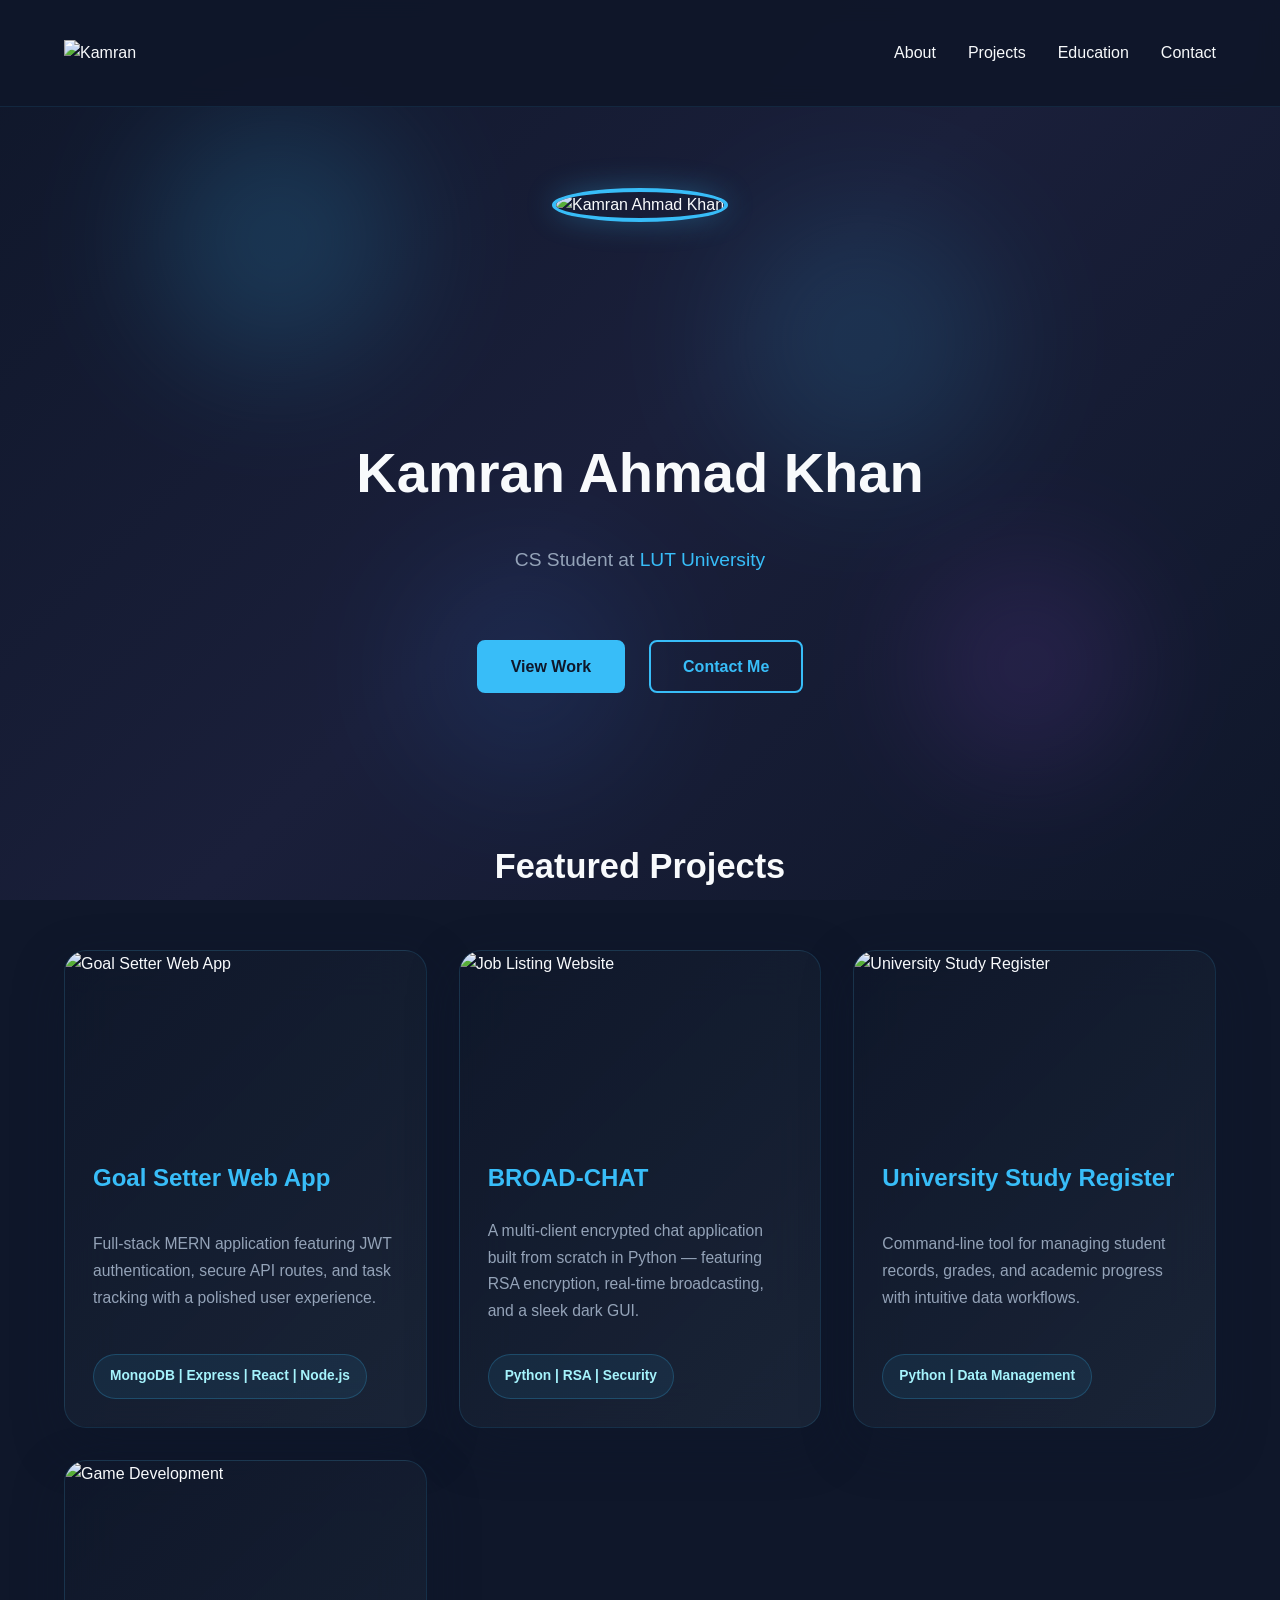
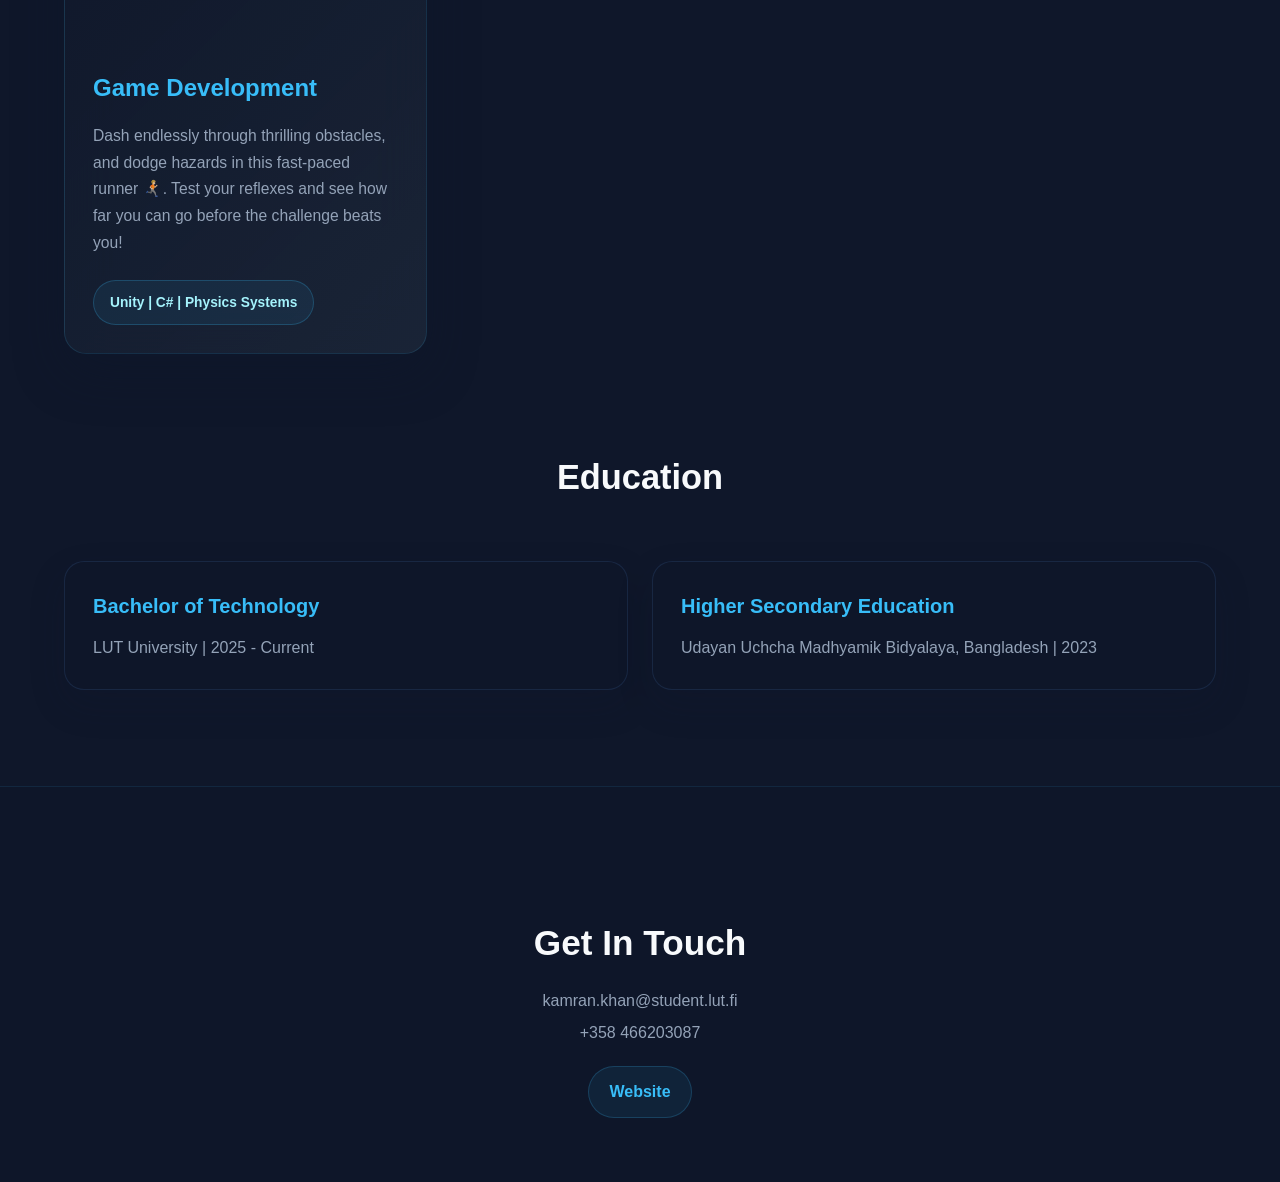
==== Portfolio/index.html @ b1db4fca "This is my portfolio website, showcasing all the project of mine" ====
<!doctype html>
<html lang="en">
  <head>
    <meta charset="UTF-8" />
    <meta name="viewport" content="width=device-width, initial-scale=1.0" />
    <title>Kamran Ahmad Khan | Portfolio</title>
    <link rel="stylesheet" href="style.css" />
    <script
      src="https://kit.fontawesome.com/your-fontawesome-kit.js"
      crossorigin="anonymous"
    ></script>
  </head>
  <body>
    <div class="animated-bg">
      <div class="orb orb-1"></div>
      <div class="orb orb-2"></div>
      <div class="orb orb-3"></div>
      <div class="orb orb-4"></div>
    </div>
    <nav>
      <div class="logo">
        <img src="https://i.ibb.co/MxDDWBf9/Logo.png" alt="Kamran" />
      </div>
      <ul class="nav-links">
        <li><a href="#about">About</a></li>
        <li><a href="#projects">Projects</a></li>
        <li><a href="#education">Education</a></li>
        <li><a href="#contact">Contact</a></li>
      </ul>
      <div class="hamburger">
        <span></span>
        <span></span>
        <span></span>
      </div>
    </nav>
    <div class="mobile-menu">
      <ul>
        <li><a href="#about">About</a></li>
        <li><a href="#projects">Projects</a></li>
        <li><a href="#education">Education</a></li>
        <li><a href="#contact">Contact</a></li>
      </ul>
    </div>

    <header class="hero">
      <div class="profile-container">
        <img
          src="https://i.ibb.co/cXh2JF6S/Profile.png"
          alt="Kamran Ahmad Khan"
          class="profile-pic"
        />
      </div>
      <h1>Kamran Ahmad Khan</h1>
      <p>CS Student at <span>LUT University</span></p>
      <div class="cta-buttons">
        <a href="#projects" class="btn">View Work</a>
        <a href="mailto:kamran.khan@student.lut.fi" class="btn secondary"
          >Contact Me</a
        >
      </div>
    </header>

    <section id="projects">
      <h2>Featured Projects</h2>
      <div class="project-grid">
        <div class="project-card">
          <div class="project-image">
            <img
              src="https://i.ibb.co/4LZd9cM/image.png"
              alt="Goal Setter Web App"
            />
          </div>
          <div class="project-content">
            <h3>Goal Setter Web App</h3>
            <p>
              Full-stack MERN application featuring JWT authentication, secure
              API routes, and task tracking with a polished user experience.
            </p>
            <span class="tech-stack">MongoDB | Express | React | Node.js</span>
          </div>
        </div>
        <div class="project-card">
          <div class="project-image">
            <img
              src="https://i.ibb.co/hRGqQ8nb/image.png"
              alt="Job Listing Website"
            />
          </div>
          <div class="project-content">
            <h3>BROAD-CHAT</h3>
            <p>
              A multi-client encrypted chat application built from scratch in
              Python — featuring RSA encryption, real-time broadcasting, and a
              sleek dark GUI.
            </p>
            <span class="tech-stack">Python | RSA | Security</span>
          </div>
        </div>
        <div class="project-card">
          <div class="project-image">
            <img
              src="https://i.ibb.co/rGYtcm0W/image.png"
              alt="University Study Register"
            />
          </div>
          <div class="project-content">
            <h3>University Study Register</h3>
            <p>
              Command-line tool for managing student records, grades, and
              academic progress with intuitive data workflows.
            </p>
            <span class="tech-stack">Python | Data Management</span>
          </div>
        </div>
        <div class="project-card">
          <div class="project-image">
            <img
              src="https://i.ibb.co/whzVDQFN/image.png"
              alt="Game Development"
            />
          </div>
          <div class="project-content">
            <h3>Game Development</h3>
            <p>
              Dash endlessly through thrilling obstacles, and dodge hazards in
              this fast-paced runner 🏃🏼‍➡️. Test your reflexes and see how far you
              can go before the challenge beats you!
            </p>
            <span class="tech-stack">Unity | C# | Physics Systems</span>
          </div>
        </div>
      </div>
    </section>

    <section id="education">
      <h2>Education</h2>
      <div class="education-grid">
        <div class="edu-item">
          <h4>Bachelor of Technology</h4>
          <p>LUT University | 2025 - Current</p>
        </div>
        <div class="edu-item">
          <h4>Higher Secondary Education</h4>
          <p>Udayan Uchcha Madhyamik Bidyalaya, Bangladesh | 2023</p>
        </div>
      </div>
    </section>

    <footer id="contact">
      <h2>Get In Touch</h2>
      <p>kamran.khan@student.lut.fi</p>
      <p>+358 466203087</p>
      <div class="socials">
        <a href="http://www.kamrankhan.com">Website</a>
      </div>
    </footer>

    <script src="script.js"></script>
  </body>
</html>
---- Portfolio/style.css ----
:root {
  --bg-color: #0f172a;
  --card-bg: #1e293b;
  --text-primary: #f8fafc;
  --accent: #38bdf8;
  --text-secondary: #94a3b8;
}

body {
  margin: 0;
  font-family: "Inter", sans-serif;
  background-color: var(--bg-color);
  color: var(--text-primary);
  line-height: 1.6;
  overflow-x: hidden;
  position: relative;
}

/* Animated Background */
.animated-bg {
  position: fixed;
  top: 0;
  left: 0;
  width: 100%;
  height: 100%;
  background: linear-gradient(135deg, #0f172a 0%, #1a1f3a 50%, #0f172a 100%);
  pointer-events: none;
  z-index: 0;
  overflow: hidden;
}

.orb {
  position: absolute;
  border-radius: 50%;
  filter: blur(60px);
  opacity: 0.3;
  animation: float 15s infinite ease-in-out;
}

.orb-1 {
  width: 300px;
  height: 300px;
  background: radial-gradient(circle, rgba(56, 189, 248, 0.8), transparent);
  top: 10%;
  left: 10%;
  animation: float1 20s infinite ease-in-out;
}

.orb-2 {
  width: 250px;
  height: 250px;
  background: radial-gradient(circle, rgba(168, 85, 247, 0.6), transparent);
  top: 60%;
  right: 10%;
  animation: float2 25s infinite ease-in-out;
}

.orb-3 {
  width: 280px;
  height: 280px;
  background: radial-gradient(circle, rgba(59, 130, 246, 0.5), transparent);
  bottom: 10%;
  left: 30%;
  animation: float3 22s infinite ease-in-out;
}

.orb-4 {
  width: 320px;
  height: 320px;
  background: radial-gradient(circle, rgba(56, 189, 248, 0.6), transparent);
  top: 20%;
  right: 20%;
  animation: float4 28s infinite ease-in-out;
}

@keyframes float1 {
  0%,
  100% {
    transform: translate(0, 0);
  }
  25% {
    transform: translate(30px, -50px);
  }
  50% {
    transform: translate(-20px, 30px);
  }
  75% {
    transform: translate(50px, 20px);
  }
}

@keyframes float2 {
  0%,
  100% {
    transform: translate(0, 0);
  }
  25% {
    transform: translate(-40px, 30px);
  }
  50% {
    transform: translate(30px, -40px);
  }
  75% {
    transform: translate(-50px, -20px);
  }
}

@keyframes float3 {
  0%,
  100% {
    transform: translate(0, 0);
  }
  25% {
    transform: translate(50px, 40px);
  }
  50% {
    transform: translate(-30px, -30px);
  }
  75% {
    transform: translate(40px, -50px);
  }
}

@keyframes float4 {
  0%,
  100% {
    transform: translate(0, 0);
  }
  25% {
    transform: translate(-50px, -40px);
  }
  50% {
    transform: translate(40px, 30px);
  }
  75% {
    transform: translate(-30px, 50px);
  }
}
.logo img {
  width: 25%;
}
nav {
  display: flex;
  justify-content: space-between;
  align-items: center;
  padding: 1.5rem 5%;
  position: sticky;
  top: 0;
  background: rgba(15, 23, 42, 0.95);
  backdrop-filter: blur(10px);
  z-index: 100;
  border-bottom: 1px solid rgba(56, 189, 248, 0.1);
}

.hamburger {
  display: none;
  flex-direction: column;
  cursor: pointer;
  gap: 6px;
  z-index: 101;
  position: relative;
  padding: 8px;
  border-radius: 8px;
  transition: all 0.3s ease;
}

.hamburger:hover {
  background: rgba(56, 189, 248, 0.1);
}

.hamburger span {
  width: 25px;
  height: 3px;
  background: linear-gradient(90deg, var(--accent), var(--text-primary));
  border-radius: 3px;
  transition: all 0.4s cubic-bezier(0.68, -0.55, 0.265, 1.55);
  box-shadow: 0 0 8px rgba(56, 189, 248, 0.4);
}

.hamburger span:nth-child(2) {
  width: 20px;
}

.hamburger.active span:nth-child(1) {
  transform: rotate(45deg) translate(10px, 10px) scaleX(1.1);
  box-shadow: 0 0 15px rgba(56, 189, 248, 0.8);
}

.hamburger.active span:nth-child(2) {
  opacity: 0;
  transform: scaleX(0);
}

.hamburger.active span:nth-child(3) {
  transform: rotate(-45deg) translate(7px, -7px) scaleX(1.1);
  box-shadow: 0 0 15px rgba(56, 189, 248, 0.8);
}

.mobile-menu {
  display: none;
  position: fixed;
  top: 70px;
  left: 0;
  right: 0;
  background: linear-gradient(
    135deg,
    rgba(15, 23, 42, 0.98),
    rgba(26, 40, 71, 0.96)
  );
  backdrop-filter: blur(10px);
  z-index: 99;
  flex-direction: column;
  padding: 2rem;
  gap: 1rem;
  border-top: 2px solid rgba(56, 189, 248, 0.3);
  max-height: 0;
  overflow: hidden;
  transition: max-height 0.4s cubic-bezier(0.4, 0, 0.2, 1);
}

.mobile-menu.active {
  display: flex;
  max-height: 500px;
  animation: slide-down 0.5s cubic-bezier(0.34, 1.56, 0.64, 1);
}

@keyframes slide-down {
  from {
    opacity: 0;
    transform: translateY(-20px);
  }
  to {
    opacity: 1;
    transform: translateY(0);
  }
}

.mobile-menu ul {
  list-style: none;
  padding: 0;
  margin: 0;
  display: flex;
  flex-direction: column;
  gap: 1.5rem;
  width: 100%;
}

.mobile-menu li {
  opacity: 0;
}

.mobile-menu.active li {
  animation: slide-in-left 0.5s cubic-bezier(0.34, 1.56, 0.64, 1) forwards;
}

.mobile-menu.active li:nth-child(1) {
  animation-delay: 0.05s;
}

.mobile-menu.active li:nth-child(2) {
  animation-delay: 0.1s;
}

.mobile-menu.active li:nth-child(3) {
  animation-delay: 0.15s;
}

.mobile-menu.active li:nth-child(4) {
  animation-delay: 0.2s;
}

@keyframes slide-in-left {
  from {
    opacity: 0;
    transform: translateX(-30px);
    filter: blur(10px);
  }
  to {
    opacity: 1;
    transform: translateX(0);
    filter: blur(0);
  }
}

.mobile-menu a {
  text-decoration: none;
  color: var(--text-primary);
  font-weight: 500;
  transition: all 0.3s cubic-bezier(0.34, 1.56, 0.64, 1);
  padding: 0.75rem 1rem;
  border-radius: 6px;
  display: block;
  position: relative;
  overflow: hidden;
}

.mobile-menu a::before {
  content: "";
  position: absolute;
  top: 0;
  left: -100%;
  width: 100%;
  height: 100%;
  background: rgba(56, 189, 248, 0.15);
  border-radius: 6px;
  transition: left 0.3s ease;
  z-index: -1;
}

.mobile-menu a:hover::before {
  left: 0;
}

.mobile-menu a:hover {
  color: var(--accent);
  transform: translateX(10px);
  box-shadow: 0 4px 12px rgba(56, 189, 248, 0.2);
}

.nav-links {
  display: flex;
  list-style: none;
  gap: 2rem;
}

.nav-links a {
  text-decoration: none;
  color: var(--text-primary);
  font-weight: 500;
}

.hero {
  height: auto;
  padding: 4rem 2rem;
  display: flex;
  flex-direction: column;
  justify-content: center;
  align-items: center;
  text-align: center;
  min-height: 60vh;
  position: relative;
  z-index: 10;
}

.profile-container {
  margin-bottom: 2rem;
  width: 100%;
  max-width: 200px;
  aspect-ratio: 1 / 1;
}

.profile-pic {
  width: 100%;
  height: 100%;
  border-radius: 50%;
  object-fit: cover;
  border: 4px solid var(--accent);
  box-shadow: 0 0 30px rgba(56, 189, 248, 0.3);
  transition:
    transform 0.3s ease,
    box-shadow 0.3s ease;
  animation: glow-pulse 3s ease-in-out infinite;
}

.profile-pic:hover {
  transform: scale(1.05);
  box-shadow: 0 0 60px rgba(56, 189, 248, 0.6);
  animation: none;
}

@keyframes glow-pulse {
  0%,
  100% {
    box-shadow: 0 0 30px rgba(56, 189, 248, 0.3);
  }
  50% {
    box-shadow: 0 0 50px rgba(56, 189, 248, 0.5);
  }
}

.hero h1 {
  font-size: 3.5rem;
  margin-bottom: 0.5rem;
  margin-top: 0.5rem;
}

@media (max-width: 768px) {
  .hamburger {
    display: flex;
  }

  .nav-links {
    display: none;
  }

  .profile-container {
    max-width: 160px;
    margin-bottom: 1.5rem;
  }

  .hero h1 {
    font-size: 2.5rem;
  }

  .hero {
    height: auto;
    padding: 3rem 1rem;
    min-height: auto;
    z-index: 1;
  }
}

@media (max-width: 480px) {
  .profile-container {
    max-width: 130px;
    margin-bottom: 1rem;
  }

  .hero h1 {
    font-size: 1.8rem;
  }

  .hero {
    padding: 2rem 1rem;
  }

  .hero p {
    font-size: 0.95rem;
  }
}
.hero span {
  color: var(--accent);
}

.project-grid {
  display: grid;
  grid-template-columns: repeat(auto-fit, minmax(300px, 1fr));
  gap: 2rem;
  padding: 2rem 5%;
  position: relative;
  z-index: 10;
  max-width: 1400px;
  margin: 0 auto;
}

.project-card {
  background: linear-gradient(
    135deg,
    rgba(15, 23, 42, 0.88),
    rgba(30, 41, 59, 0.75)
  );
  backdrop-filter: blur(24px);
  border: 1px solid rgba(56, 189, 248, 0.14);
  box-shadow: 0 18px 50px rgba(15, 23, 42, 0.35);
  border-radius: 22px;
  overflow: hidden;
  transition:
    transform 0.35s ease,
    border-color 0.35s ease,
    box-shadow 0.35s ease;
  display: flex;
  flex-direction: column;
}

.project-card:hover {
  transform: translateY(-10px);
  border-color: rgba(56, 189, 248, 0.35);
  box-shadow: 0 25px 60px rgba(56, 189, 248, 0.14);
}

.project-image {
  position: relative;
  overflow: hidden;
  min-height: 180px;
}

.project-image img {
  width: 100%;
  height: 100%;
  object-fit: cover;
  display: block;
  transition: transform 0.5s ease;
}

.project-card:hover .project-image img {
  transform: scale(1.05);
}

.project-content {
  padding: 1.75rem;
  display: flex;
  flex-direction: column;
  justify-content: space-between;
  min-height: 240px;
}

.project-card h3 {
  font-size: 1.5rem;
  margin: 0 0 1rem 0;
  color: var(--accent);
  font-weight: 700;
}

.project-card p {
  color: var(--text-secondary);
  font-size: 0.98rem;
  line-height: 1.7;
  margin: 0 0 1.5rem 0;
}

.tech-stack {
  font-size: 0.86rem;
  color: #a5f3fc;
  background: rgba(56, 189, 248, 0.08);
  border: 1px solid rgba(56, 189, 248, 0.22);
  padding: 0.65rem 1rem;
  border-radius: 999px;
  display: inline-flex;
  align-items: center;
  justify-content: center;
  width: fit-content;
  font-weight: 600;
}

.education-grid {
  display: grid;
  grid-template-columns: repeat(auto-fit, minmax(280px, 1fr));
  gap: 1.5rem;
  padding: 2rem 5%;
  max-width: 1200px;
  margin: 0 auto 4rem;
}

.edu-item {
  background: rgba(15, 23, 42, 0.92);
  border: 1px solid rgba(96, 165, 250, 0.12);
  border-radius: 20px;
  padding: 1.75rem;
  box-shadow: 0 15px 35px rgba(15, 23, 42, 0.18);
  transition:
    transform 0.3s ease,
    border-color 0.3s ease;
}

.edu-item:hover {
  transform: translateY(-6px);
  border-color: rgba(96, 165, 250, 0.28);
}

.edu-item h4 {
  margin: 0 0 0.75rem;
  color: var(--accent);
  font-size: 1.25rem;
}

.edu-item p {
  margin: 0;
  color: var(--text-secondary);
  line-height: 1.7;
}

section h2 {
  text-align: center;
  font-size: 2.15rem;
  margin: 4rem auto 1.5rem;
  color: var(--text-primary);
}

section {
  position: relative;
  z-index: 10;
}

@media (max-width: 1024px) {
  .project-grid,
  .education-grid {
    padding: 2rem 4%;
  }
}

@media (max-width: 768px) {
  .project-grid,
  .education-grid {
    padding: 2rem 3%;
  }

  .project-card {
    min-height: auto;
  }

  .project-content {
    min-height: auto;
  }
}

@media (max-width: 560px) {
  nav {
    padding: 1rem 1rem;
  }
  .logo img {
    width: 15%;
  }

  .project-card {
    border-radius: 18px;
  }

  .project-content {
    padding: 1.4rem;
  }

  .project-card h3 {
    font-size: 1.3rem;
  }

  .project-card p {
    font-size: 0.92rem;
  }

  .education-grid {
    grid-template-columns: 1fr;
    padding: 1.5rem 1rem;
  }

  .project-grid {
    gap: 1.2rem;
    padding: 1.5rem 1rem;
  }

  footer {
    padding: 3rem 1.5rem;
  }

  footer h2 {
    font-size: 1.9rem;
  }

  footer p {
    font-size: 0.95rem;
  }

  .socials a {
    width: 70%;
    padding: 0.9rem 1rem;
  }
}

h2 {
  text-align: center;
  margin-top: 4rem;
  position: relative;
  z-index: 10;
}

section {
  position: relative;
  z-index: 10;
}

footer {
  position: relative;
  z-index: 10;
  background: rgba(15, 23, 42, 0.95);
  backdrop-filter: blur(10px);
  border-top: 1px solid rgba(56, 189, 248, 0.1);
  padding: 4rem 5%;
  text-align: center;
}

footer h2 {
  margin-bottom: 1rem;
  font-size: 2.2rem;
}

footer p {
  margin: 0.45rem 0;
  color: var(--text-secondary);
  font-size: 1rem;
}

.socials {
  margin-top: 1.25rem;
}

.socials a {
  display: inline-flex;
  align-items: center;
  justify-content: center;
  color: var(--accent);
  text-decoration: none;
  font-weight: 600;
  border: 1px solid rgba(56, 189, 248, 0.2);
  background: rgba(56, 189, 248, 0.08);
  padding: 0.75rem 1.25rem;
  border-radius: 999px;
  transition:
    transform 0.3s ease,
    background 0.3s ease;
}

.socials a:hover {
  transform: translateY(-2px);
  background: rgba(56, 189, 248, 0.14);
}

/* CTA Buttons */
.cta-buttons {
  display: flex;
  gap: 1.5rem;
  margin-top: 2rem;
  justify-content: center;
  flex-wrap: wrap;
  position: relative;
  z-index: 10;
}

.btn {
  padding: 12px 32px;
  border-radius: 8px;
  text-decoration: none;
  font-weight: 600;
  transition: all 0.3s ease;
  border: 2px solid var(--accent);
  cursor: pointer;
  font-size: 1rem;
  display: inline-block;
}

.btn {
  background: var(--accent);
  color: var(--bg-color);
}

.btn:hover {
  transform: translateY(-3px);
  box-shadow: 0 10px 30px rgba(56, 189, 248, 0.4);
  background: #60d5ff;
}

.btn.secondary {
  background: transparent;
  color: var(--accent);
}

.btn.secondary:hover {
  background: rgba(56, 189, 248, 0.1);
  box-shadow: 0 10px 30px rgba(56, 189, 248, 0.2);
}

/* Hero text styling */
.hero p {
  font-size: 1.2rem;
  color: var(--text-secondary);
  margin-bottom: 2rem;
  position: relative;
  z-index: 10;
}
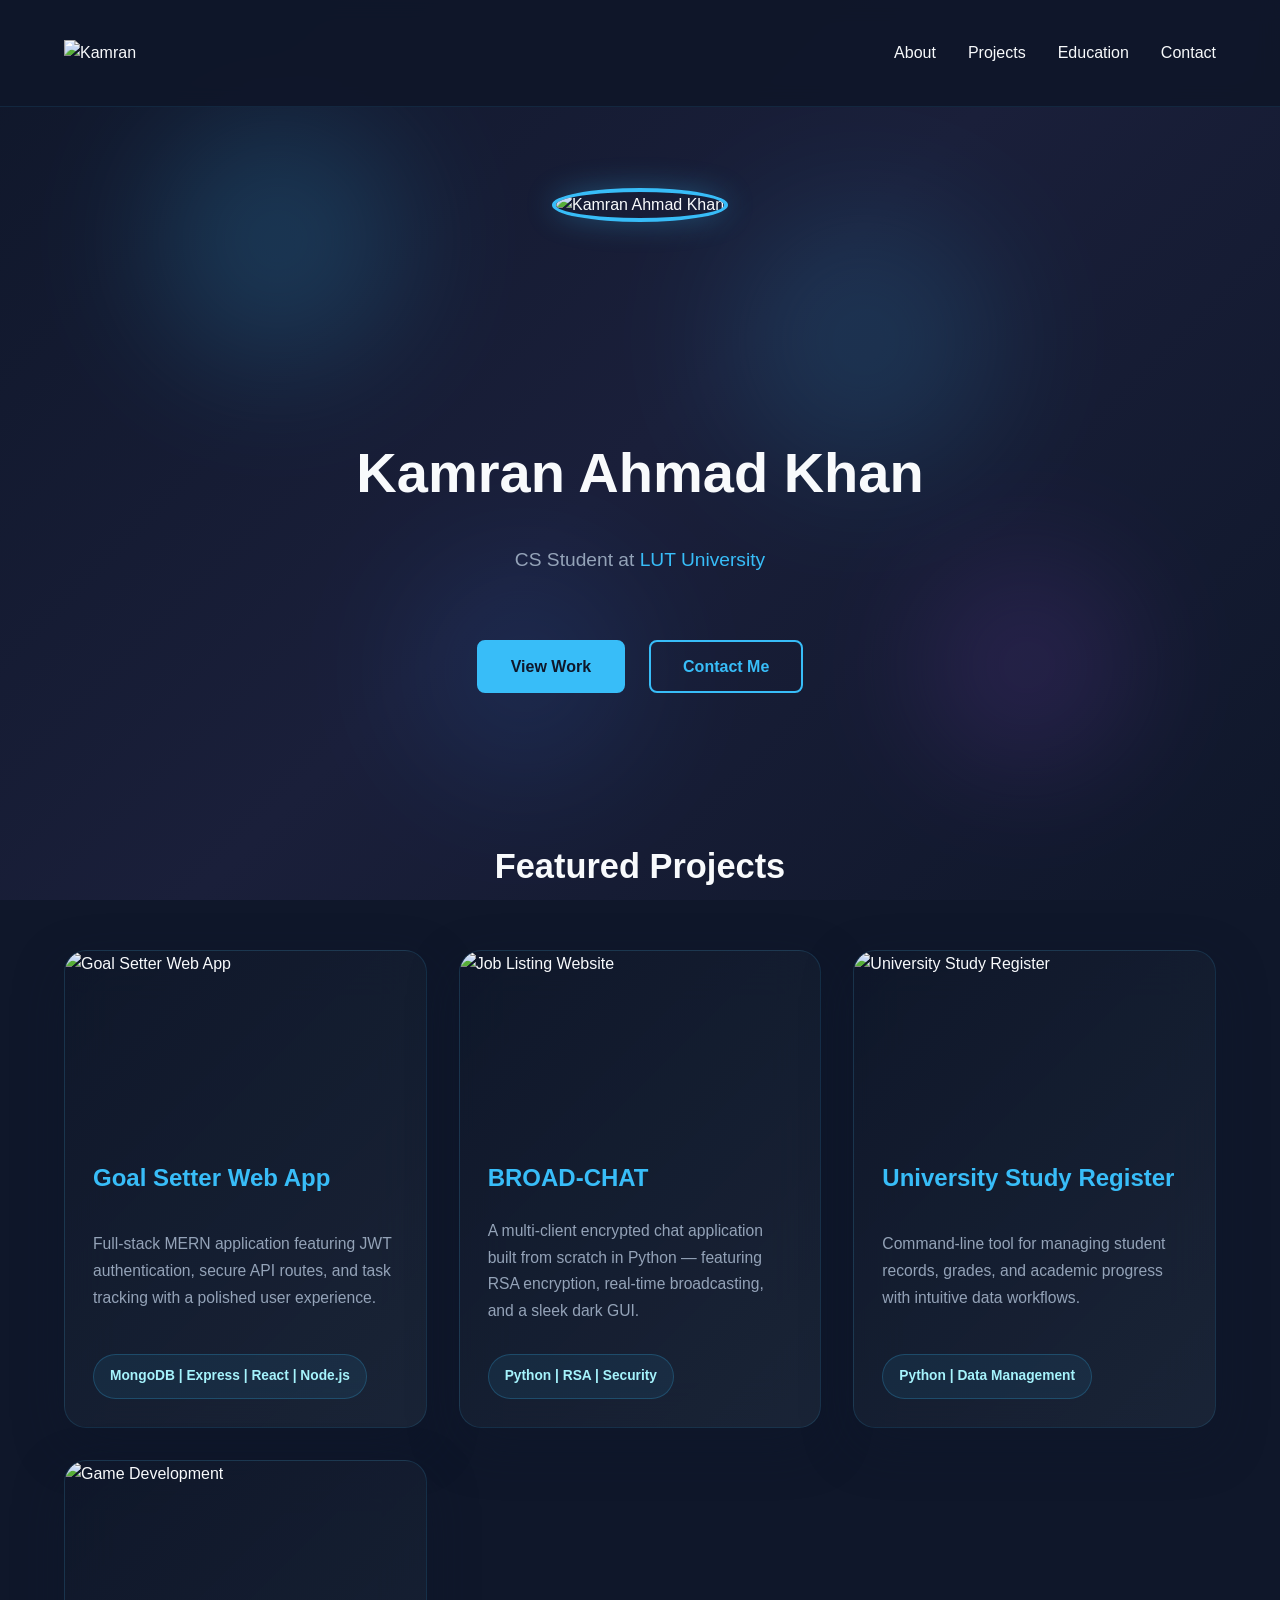
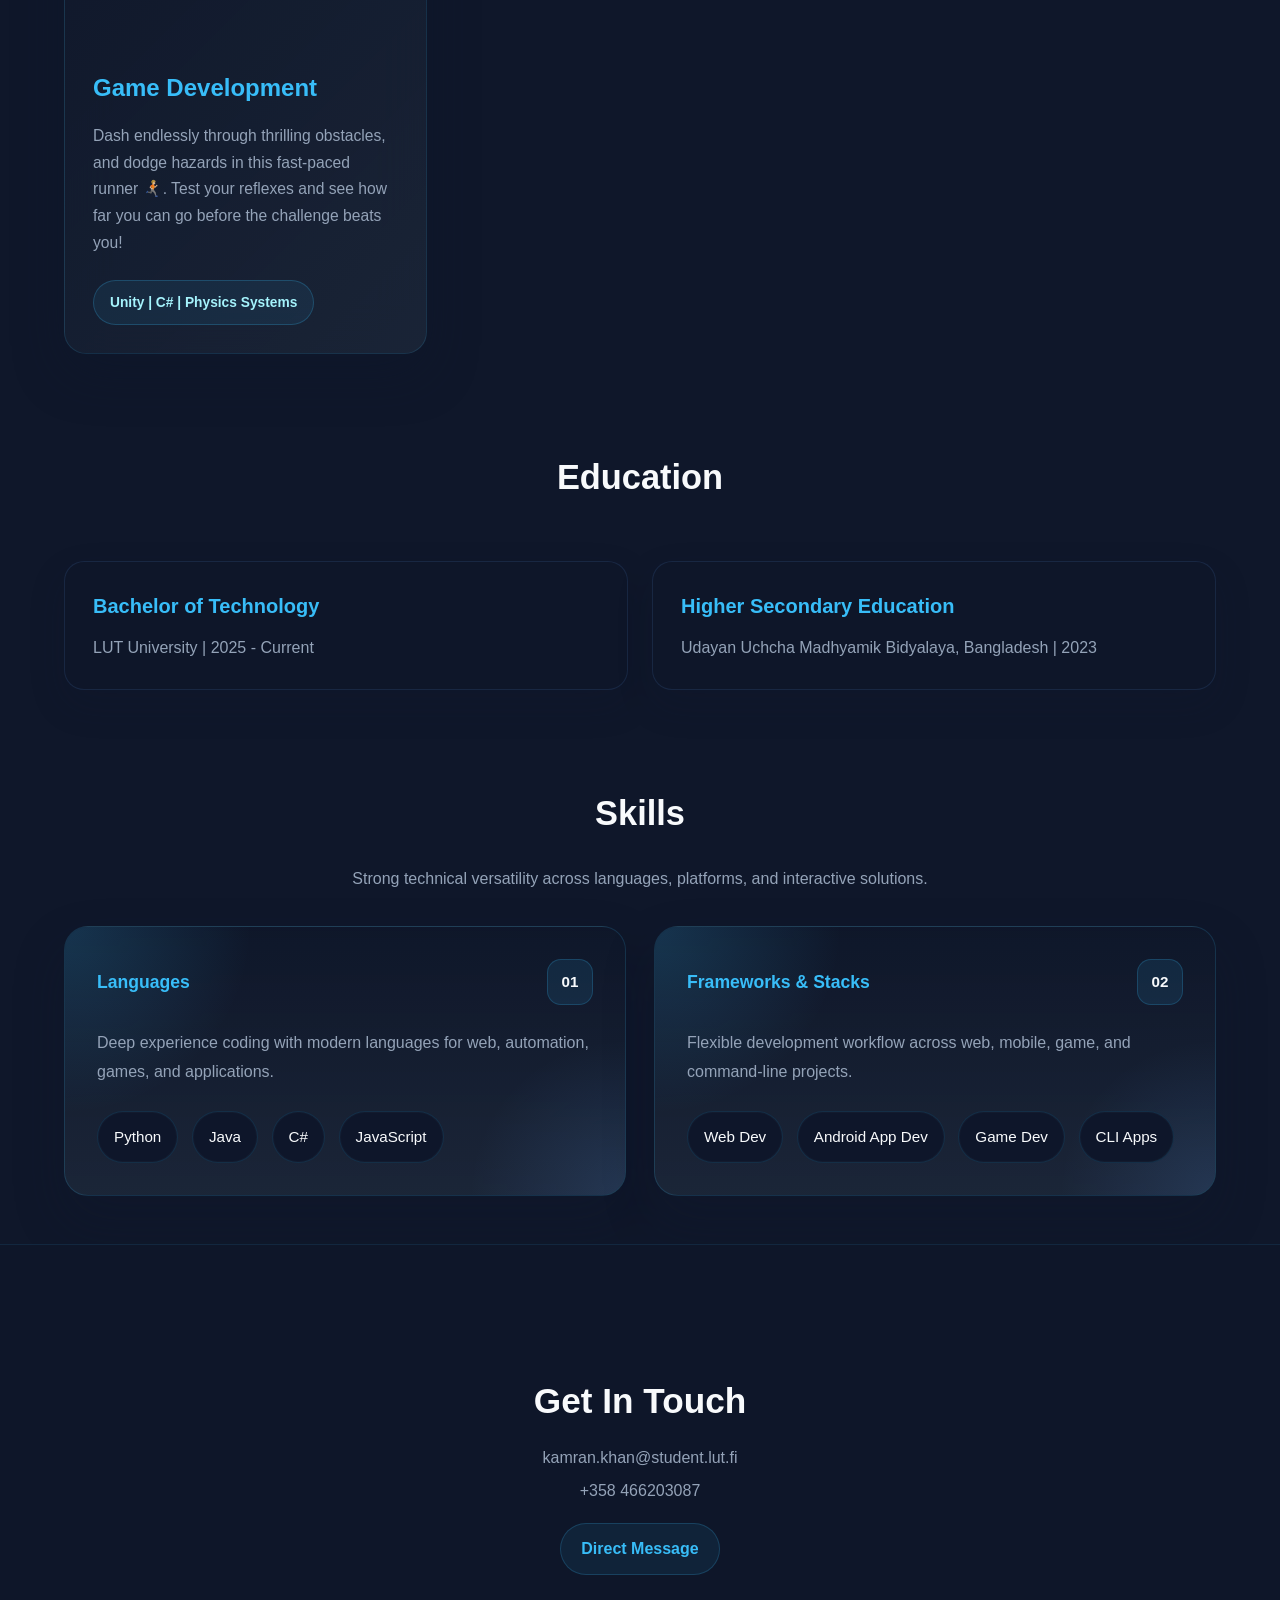
==== commit c8c87eb6: "Skills section added in the portfolio and also the messaging link created for direct message in the " ====
--- a/Portfolio/index.html
+++ b/Portfolio/index.html
@@ -146,12 +146,56 @@
       </div>
     </section>
 
+    <!-- Skills -->
+    <section id="skills">
+      <h2>Skills</h2>
+      <p class="section-intro">
+        Strong technical versatility across languages, platforms, and
+        interactive solutions.
+      </p>
+      <div class="skills-grid">
+        <article class="skill-card">
+          <div class="skill-card-header">
+            <span class="skill-label">Languages</span>
+            <div class="skill-index">01</div>
+          </div>
+          <p class="skill-copy">
+            Deep experience coding with modern languages for web, automation,
+            games, and applications.
+          </p>
+          <div class="skill-tags">
+            <span>Python</span>
+            <span>Java</span>
+            <span>C#</span>
+            <span>JavaScript</span>
+          </div>
+        </article>
+
+        <article class="skill-card">
+          <div class="skill-card-header">
+            <span class="skill-label">Frameworks & Stacks</span>
+            <div class="skill-index">02</div>
+          </div>
+          <p class="skill-copy">
+            Flexible development workflow across web, mobile, game, and
+            command-line projects.
+          </p>
+          <div class="skill-tags">
+            <span>Web Dev</span>
+            <span>Android App Dev</span>
+            <span>Game Dev</span>
+            <span>CLI Apps</span>
+          </div>
+        </article>
+      </div>
+    </section>
+
     <footer id="contact">
       <h2>Get In Touch</h2>
       <p>kamran.khan@student.lut.fi</p>
       <p>+358 466203087</p>
       <div class="socials">
-        <a href="http://www.kamrankhan.com">Website</a>
+        <a href="https://w.app/kamrankhan">Direct Message</a>
       </div>
     </footer>
 
--- a/Portfolio/style.css
+++ b/Portfolio/style.css
@@ -531,6 +531,126 @@
   margin: 0 auto 4rem;
 }
 
+.section-intro {
+  max-width: 780px;
+  margin: 0 auto 2rem;
+  color: var(--text-secondary);
+  text-align: center;
+  font-size: 1rem;
+  line-height: 1.8;
+}
+
+.skills-grid {
+  display: grid;
+  grid-template-columns: repeat(auto-fit, minmax(300px, 1fr));
+  gap: 1.75rem;
+  padding: 0 5% 3rem;
+  max-width: 1200px;
+  margin: 0 auto;
+}
+
+.skill-card {
+  background: linear-gradient(
+    180deg,
+    rgba(15, 23, 42, 0.96),
+    rgba(30, 41, 59, 0.82)
+  );
+  border: 1px solid rgba(56, 189, 248, 0.16);
+  border-radius: 24px;
+  padding: 2rem;
+  box-shadow: 0 24px 50px rgba(15, 23, 42, 0.25);
+  transition:
+    transform 0.35s ease,
+    border-color 0.35s ease,
+    box-shadow 0.35s ease;
+  position: relative;
+  overflow: hidden;
+}
+
+.skill-card::before {
+  content: "";
+  position: absolute;
+  inset: 0;
+  z-index: 0;
+  background:
+    radial-gradient(
+      circle at top left,
+      rgba(56, 189, 248, 0.18),
+      transparent 30%
+    ),
+    radial-gradient(
+      circle at bottom right,
+      rgba(96, 165, 250, 0.14),
+      transparent 25%
+    );
+  pointer-events: none;
+}
+
+.skill-card:hover {
+  transform: translateY(-10px);
+  border-color: rgba(56, 189, 248, 0.32);
+  box-shadow: 0 30px 60px rgba(56, 189, 248, 0.18);
+}
+
+.skill-card-header {
+  display: flex;
+  justify-content: space-between;
+  align-items: center;
+  gap: 1rem;
+  margin-bottom: 1.5rem;
+  position: relative;
+  z-index: 1;
+}
+
+.skill-label {
+  font-size: 1.1rem;
+  font-weight: 700;
+  color: var(--accent);
+}
+
+.skill-index {
+  color: var(--text-primary);
+  background: rgba(56, 189, 248, 0.1);
+  border: 1px solid rgba(56, 189, 248, 0.2);
+  min-width: 44px;
+  height: 44px;
+  display: inline-flex;
+  align-items: center;
+  justify-content: center;
+  border-radius: 14px;
+  font-weight: 700;
+  font-size: 0.95rem;
+}
+
+.skill-copy {
+  margin: 0 0 1.5rem;
+  color: var(--text-secondary);
+  line-height: 1.8;
+  position: relative;
+  z-index: 1;
+}
+
+.skill-tags {
+  display: flex;
+  flex-wrap: wrap;
+  gap: 0.85rem;
+  position: relative;
+  z-index: 1;
+}
+
+.skill-tags span {
+  display: inline-flex;
+  align-items: center;
+  justify-content: center;
+  padding: 0.8rem 1rem;
+  font-size: 0.95rem;
+  color: var(--text-primary);
+  background: rgba(15, 23, 42, 0.98);
+  border: 1px solid rgba(56, 189, 248, 0.14);
+  border-radius: 999px;
+  box-shadow: inset 0 0 0 1px rgba(255, 255, 255, 0.02);
+}
+
 .edu-item {
   background: rgba(15, 23, 42, 0.92);
   border: 1px solid rgba(96, 165, 250, 0.12);
